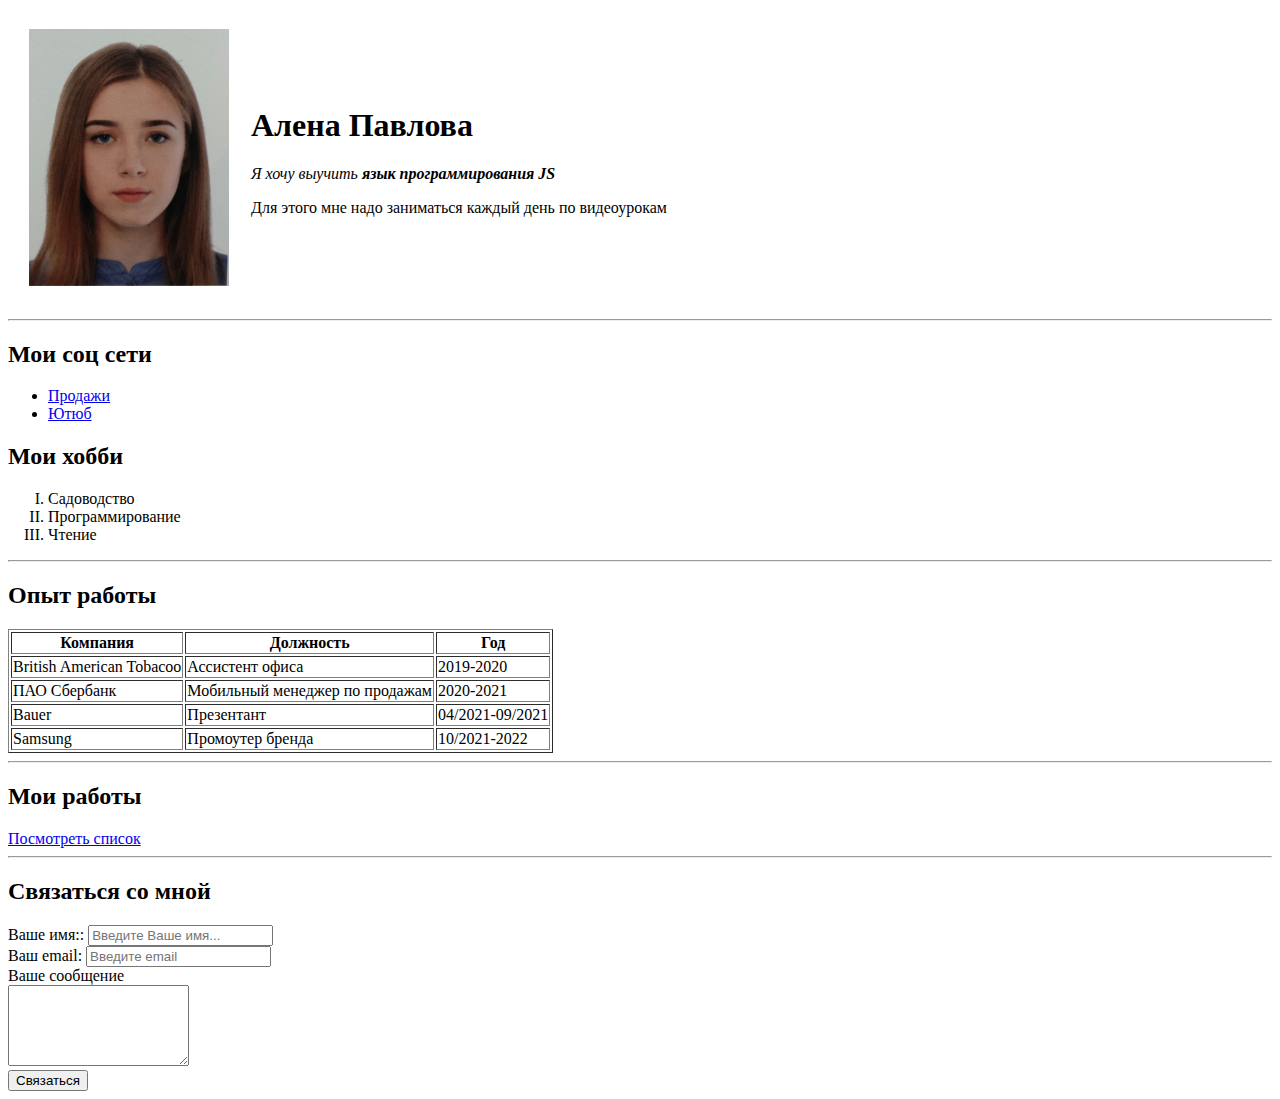
==== index.html @ 082260bd "create CV" ====
<!DOCTYPE html>
<html>
<head>
    <meta charset="UTF-8">
    <title>Alena CV</title>
</head>
<body>
    <table cellspacing="20">
        <tr>
            <td> <img src="фото.jpg" width="200" alt="мое фото">
            </td>
            <td>
                <h1> Алена Павлова</h1>   
                <p><em> Я хочу выучить <strong>язык программирования JS</strong></em></strong></p>
                <p>Для этого мне надо заниматься каждый день по видеоурокам</p>
                
            </td>
        </tr>
    </table>
 
 <hr>

 <h2>Мои соц сети</h2>
 <ul type="disck">
     <li><a href="http://kangaroo.mbmd.ru/remainders/"target="_blank">Продажи</a></li>
     <li><a href="https://www.youtube.com/watch?v=DjDL5cjLYwE"target="_blank">Ютюб<a></li>
 </ul>

 <h2>Мои хобби</h2>
 <ol type="I">
 <li>Садоводство</li>
 <li>Программирование</li>
 <li>Чтение</li>
</ol>

<hr>

<h2>Опыт работы</h2>
<table border="1">
    <tr>
        <th>Компания</th>
        <th>Должность</th>
        <th>Год</th>
    </tr>
    <tr>
        <td>British American Tobacoo</td>
        <td>Ассистент офиса</td>
        <td>2019-2020</td>
    </tr>
<tr>
  <td>ПАО Сбербанк</td>  
  <td>Мобильный менеджер по продажам</td> 
  <td>2020-2021</td> 
</tr>
<tr>
    <td>Bauer</td>
    <td>Презентант</td>
    <td>04/2021-09/2021</td>
</tr>
<tr>
    <td>Samsung</td>
    <td>Промоутер бренда</td>
    <td>10/2021-2022</td>
</tr>
</table>
<hr>
<h2>Мои работы</h2>
<a href="Работа.html"target="_blank">Посмотреть список</a>
<hr>
<h2>Связаться со мной</h2>
<form action="/">

<label for="name">Ваше имя::</label>
<input type="text" id="name"
placeholder="Введите Ваше имя...">

<br>

<label for="email">Ваш email:</label>
<input type="email" id="email"
placeholder="Введите email">

<br>

<label for="text">Ваше сообщение</label>
<br>
<textarea  id="text" name="" id="" cols="20" rows="5"></textarea>

<br>

<input type="submit" value="Связаться">

</form>
</body>
</html>
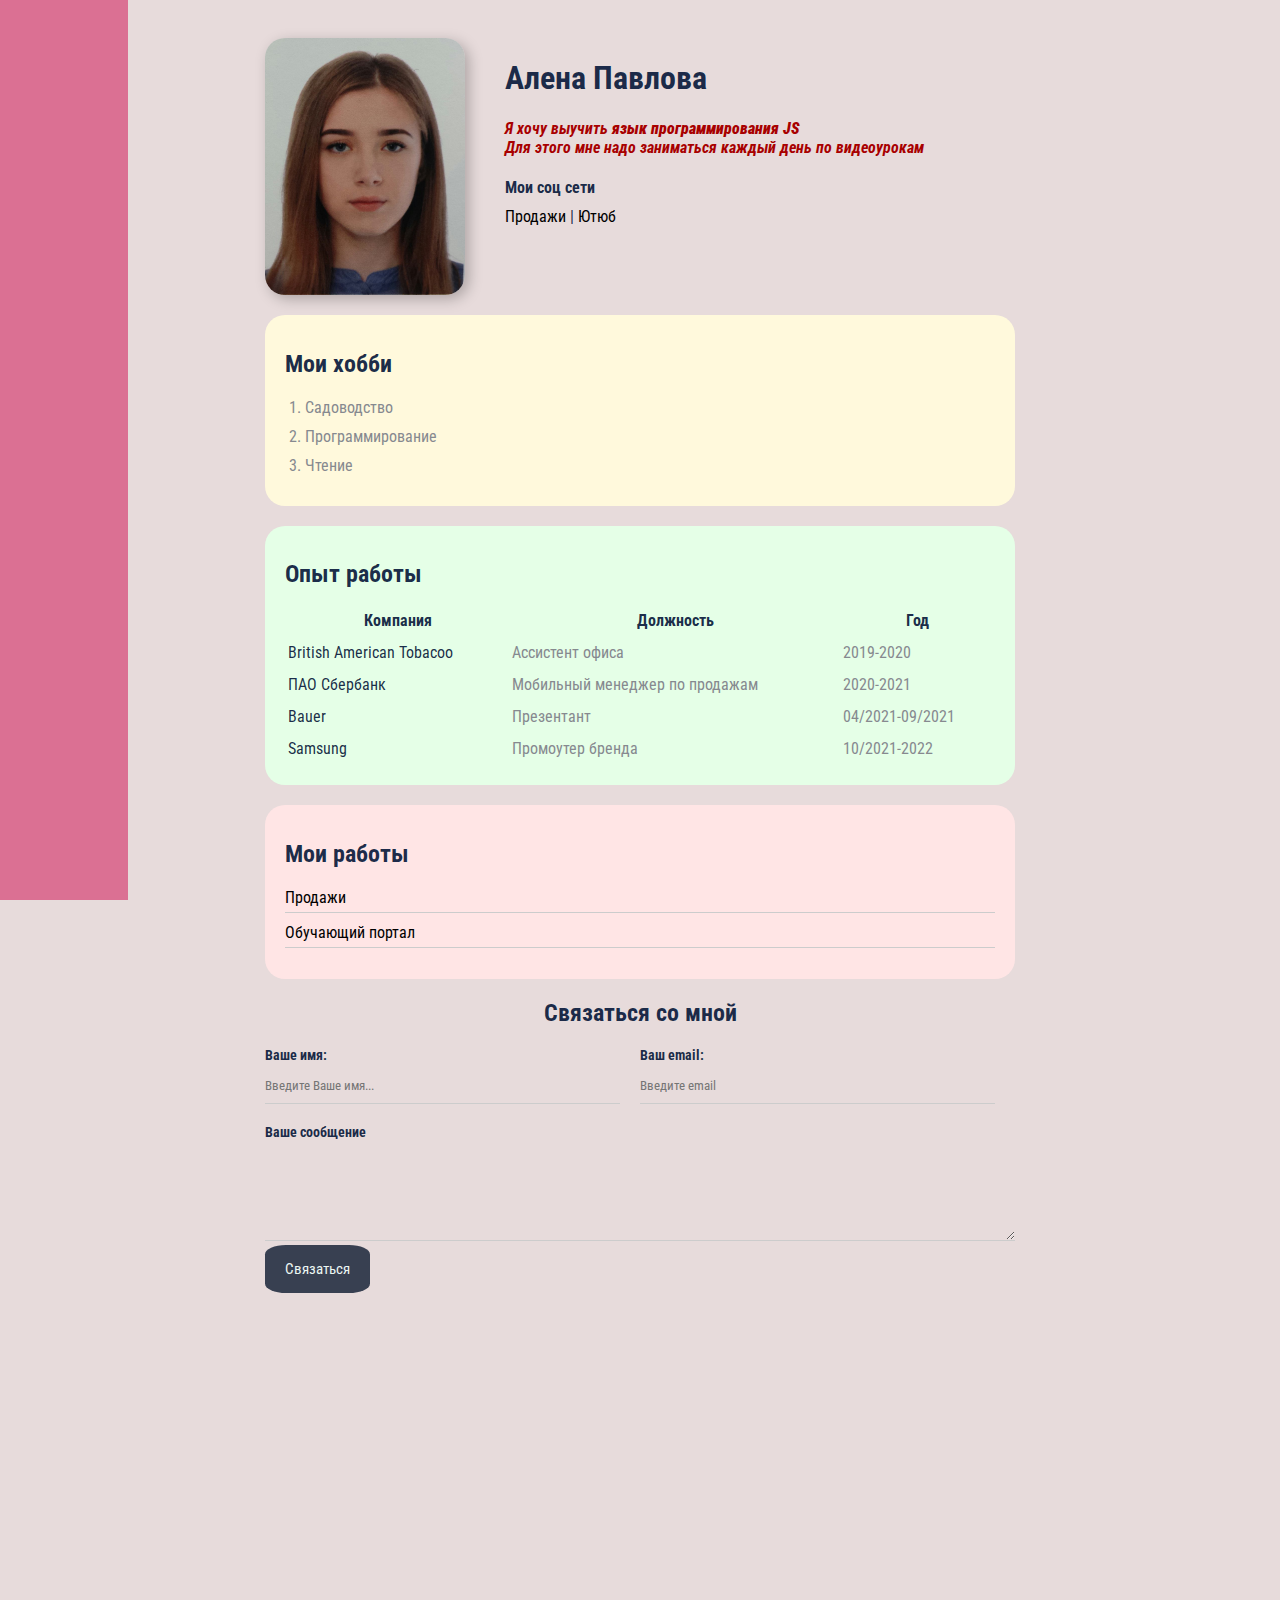
==== commit bd9816c1: "Add files via upload" ====
--- a/index.html
+++ b/index.html
@@ -3,93 +3,133 @@
 <head>
     <meta charset="UTF-8">
     <title>Alena CV</title>
+   <link rel="stylesheet" href="styles.css">
 </head>
 <body>
-    <table cellspacing="20">
-        <tr>
-            <td> <img src="фото.jpg" width="200" alt="мое фото">
-            </td>
-            <td>
+    <div class="CONTAINER"> 
+        <div class="info">  
+            <img src="фото.jpg"  alt="мое фото" class="foto">         
+            
+            <div class="info-text">
                 <h1> Алена Павлова</h1>   
                 <p><em> Я хочу выучить <strong>язык программирования JS</strong></em></strong></p>
                 <p>Для этого мне надо заниматься каждый день по видеоурокам</p>
                 
-            </td>
-        </tr>
-    </table>
- 
- <hr>
+                <h4>Мои соц сети</h4>
+            
+                    <a href="http://kangaroo.mbmd.ru/remainders/" target="_blank">Продажи</a>
+                    |
+                    <a href="https://www.youtube.com/watch?v=DjDL5cjLYwE" target="_blank">Ютюб</a>
+             </ul>
+            </div>
+        </div>  
+        
 
- <h2>Мои соц сети</h2>
- <ul type="disck">
-     <li><a href="http://kangaroo.mbmd.ru/remainders/"target="_blank">Продажи</a></li>
-     <li><a href="https://www.youtube.com/watch?v=DjDL5cjLYwE"target="_blank">Ютюб<a></li>
- </ul>
+    
 
- <h2>Мои хобби</h2>
- <ol type="I">
- <li>Садоводство</li>
- <li>Программирование</li>
- <li>Чтение</li>
-</ol>
+        <div class="card bg-yellow">
 
-<hr>
+        <h2>Мои хобби</h2>
+        <ol class="list">
+         <li>Садоводство</li> 
+         <li>Программирование</li>
+         <li>Чтение</li>
+        </ol>
+        
+        </div>
+        
+       <div class="card bg-green">
 
-<h2>Опыт работы</h2>
-<table border="1">
-    <tr>
-        <th>Компания</th>
-        <th>Должность</th>
-        <th>Год</th>
-    </tr>
-    <tr>
-        <td>British American Tobacoo</td>
-        <td>Ассистент офиса</td>
-        <td>2019-2020</td>
-    </tr>
-<tr>
-  <td>ПАО Сбербанк</td>  
-  <td>Мобильный менеджер по продажам</td> 
-  <td>2020-2021</td> 
-</tr>
-<tr>
-    <td>Bauer</td>
-    <td>Презентант</td>
-    <td>04/2021-09/2021</td>
-</tr>
-<tr>
-    <td>Samsung</td>
-    <td>Промоутер бренда</td>
-    <td>10/2021-2022</td>
-</tr>
-</table>
-<hr>
-<h2>Мои работы</h2>
-<a href="Работа.html"target="_blank">Посмотреть список</a>
-<hr>
-<h2>Связаться со мной</h2>
-<form action="/">
+        <h2>Опыт работы</h2> 
+        <table  class="table">
+            <tr>
+                <th>Компания</th>
+                <th>Должность</th>
+                <th>Год</th>
+            </tr>
+            <tr>
+                <td>British American Tobacoo</td>
+                <td>Ассистент офиса</td>
+                <td>2019-2020</td>
+            </tr>
+            <tr>
+                <td>ПАО Сбербанк</td>  
+                <td>Мобильный менеджер по продажам</td> 
+                <td>2020-2021</td>
+            </tr>
+            <tr>
+                <td>Bauer</td>
+                <td>Презентант</td>
+                <td>04/2021-09/2021</td>
+            </tr>
+            <tr>
+                <td>Samsung</td>
+                <td>Промоутер бренда</td>
+                <td>10/2021-2022</td>
+            </tr>
+        </table>
 
-<label for="name">Ваше имя::</label>
-<input type="text" id="name"
-placeholder="Введите Ваше имя...">
+        </div>
 
-<br>
+        <div class="card bg-red">
 
-<label for="email">Ваш email:</label>
-<input type="email" id="email"
-placeholder="Введите email">
+        <h2>Мои работы</h2>
+      
+        <ul class="link-list">
+            <li><a href="http://kangaroo.mbmd.ru/remainders/" target="_blank">Продажи</a></li>
+            <li><a href="https://samsung.ispringlearn.ru/courses" target="_blank"> Обучающий портал </a></li>
 
-<br>
+        </ul>
+        
+        </div>  
+        
+        <div class="contact">
 
-<label for="text">Ваше сообщение</label>
-<br>
-<textarea  id="text" name="" id="" cols="20" rows="5"></textarea>
+            <h2>Связаться со мной</h2>
+            
+            <form action="/">
+            <div class="row">
+                <div class="form-group">
+                    <label for="name">Ваше имя:</label>
+                    <input type="text" id="name"
+                    placeholder="Введите Ваше имя...">
+                </div>    
+                
+                <div class="form-group">
+                    <label for="email">Ваш email:</label>
+                    <input type="email" id="email"
+                    placeholder="Введите email">
+                </div>    
+                
+            </div>    
+                <div class="form-group"> 
+                    <label for="text">Ваше сообщение</label>
+                    
+                    <textarea  id="text" name="" id="" cols="20" rows="5"></textarea>
+                </div> 
+                    <input  class="btn" type="submit" value="Связаться">
+                
+            </form>
+         
+        </div>
 
-<br>
+    <!-- РАЗГРАНИЧЕНИЕ ОБЛАСТЕЙ РАМКАМИ И ЦВЕТОМ -->
 
-<input type="submit" value="Связаться">
+    <!-- <div class="box-model">
+        <div></div>
+        <div></div>
+        <div></div>
+        <div></div>
 
-</form>
+    </div> -->
+
+<div class="position">
+    <div class="box"></div>
+</div>
+
+</div>
+
+<div style="margin-bottom: 500px"></div>
+
 </body>
 </html>
--- a/styles.css
+++ b/styles.css
@@ -0,0 +1,273 @@
+
+@import url('https://fonts.googleapis.com/css2?family=Roboto+Condensed&display=swap');
+
+/* * {
+padding: 0;
+margin: 0;
+} */
+
+
+BODY { background-color: 	#e7dbdb; 
+color: #0f1f40f1;
+font-size: 16;
+font-weight: normal;
+font-family:  'Roboto Condensed', sans-serif; 
+/* font-family: Arial, Helvetica, sans-serif;
+
+/* FONT: NORMAL 16PX  'Roboto Condensed', sans-serif; */
+}  
+
+
+a {
+    color: black;
+    text-decoration: none;
+}
+
+a:hover {
+
+    text-decoration: underline;
+}
+
+a:active {
+
+    color: blue;
+}
+
+a:visited {
+    color: grey;
+}
+
+
+.foto {  
+ width: 200px;
+ border-radius: 20px;
+ box-shadow: 4px 4px 14px rgba(0,0,0,0.25);     
+}
+ 
+
+.info {
+    margin-bottom: 20px;
+    display: flex;
+}
+
+
+@media (max-width:700px) {
+    .info {
+        text-align: center;
+        display: block;
+    }
+    }
+
+
+.info-text {
+margin-left: 40px;
+}
+
+.info-text h4 {
+margin-bottom: 10px;
+}
+
+.info p {
+color: #a80000;
+margin: 0;
+font-style: italic;
+font-weight: bold;
+text-decoration:none;
+/* text-transform: uppercase; */
+/* letter-spacing: 5px;
+word-spacing: 30px; */
+}
+
+/* BOX MODEL */
+
+    .CONTAINER {  
+    max-width: 750px;
+    margin: auto;
+    padding-top: 30px;
+   }
+
+    /* .social {
+
+    background-color:#e6ecf8f1; */
+    /* Варианты отступов внутри */
+        /* padding: 20px; */
+        /* padding: 15px 40px; */
+        /* padding: 15px 10px 20px 40px; */
+        /* padding-top: 10px;
+        padding-right: 15px;
+        padding-bottom: 5px;
+        padding-left: 50px; */
+
+    /* Примеры контуров */
+/* 
+        border: 10px solid #dd8cd0;
+        border-bottom-style: dotted;
+        border-top-width: 20px;
+        border-right-color: rgb(235, 245, 97); */
+
+    /* Отступ от основного текста */
+
+        /* margin: 30px; */
+        /* margin-top: 10px;
+        margin-right: 15px;
+        margin-bottom: 5px;
+        margin-left: 50px; */
+    /* } */
+/*       */
+    
+    /* РАЗГРАНИЧЕНИЕ ОБЛАСТЕЙ ПО ГОРИЗОНТАЛИ */
+    
+    /* .box-model > div {
+
+        float: left;
+        background: #e95a5a;
+        height: 200px;
+        border: 4px solid #128f31;
+        width: 25%;
+        box-sizing: border-box;
+     } */
+
+
+.bg-yellow {
+    background: #fff9dc;
+}
+
+
+.bg-green {
+    background: #e5ffe7;
+}
+
+
+.bg-red {
+    background: #ffe5e5;
+}
+
+
+.card {
+    padding: 15px 20px;
+    /* background: #a80000; */
+    margin-bottom: 20px;
+    border-radius: 20px;
+     }
+
+     .card h2 {
+
+        margin-bottom: 20px;
+     }
+    
+     .list {
+    padding: 0 20px;
+    /* list-style: none; */
+     }
+
+     .list li {
+        color: #86898f;
+        margin-bottom: 10px;
+     }
+
+     .table {
+        width:100%;
+   }
+    
+   .table td {
+    padding-bottom: 10px;
+   }
+
+   .table th {
+    padding-bottom: 10px;
+   }
+
+
+   .table td:nth-child(2), .table td:nth-child(3)
+   {
+    color: #86898f;
+   }
+
+   /* .table tr:nth-child(odd){
+    background: #e29842;
+   } */
+
+   .link-list {
+list-style: none;
+padding: 0;
+   }
+
+   .link-list li {
+    margin-bottom: 10px;
+    border-bottom: 1px solid #ccc;
+    padding-bottom: 5px;
+   }
+
+   .contact h2 {
+    text-align: center;
+   }
+
+   .form-group label {
+display: block;
+font-size: 14px;
+font-weight: bold;
+   }
+
+   .form-group input,
+   .form-group textarea {
+width: 100%;
+box-sizing: border-box;
+border: none;
+background: transparent;
+border-bottom: 1px solid #ccc;
+color: #86898f;
+padding: 15px 0 10px;
+outline: none;
+font-family: inherit;
+/* ^означает, что стиль шрифта наследуется^    */
+}
+
+.row {
+display: flex;
+margin-bottom: 20px;
+}
+
+.row > .form-group {
+    width: 50%;
+    margin-right: 20px;
+}
+
+.row > .form-group:last-child {
+    margin: right 0;;
+}
+
+/* :last-child означает последний из блоков */
+
+.btn {
+background: #2e3749f1;
+border: none;
+padding: 15px 20px;
+font-family: inherit;
+color: rgb(236, 247, 243);
+font-size: 15px;
+border-radius: 20%;
+cursor: pointer;
+}
+
+.btn:hover {
+    opacity: 0.9;
+}
+
+/* Позиция для банеров или навигации */
+
+/* /* .position {
+position: relative;
+border: 4px solid #a80000;
+margin-top: 40px;
+padding: 20px;
+height: 300px;
+} */
+
+.box {
+position: fixed;
+top: 0;
+left: 0;
+height: 100%;
+width: 10%;
+background: palevioletred;
+} 